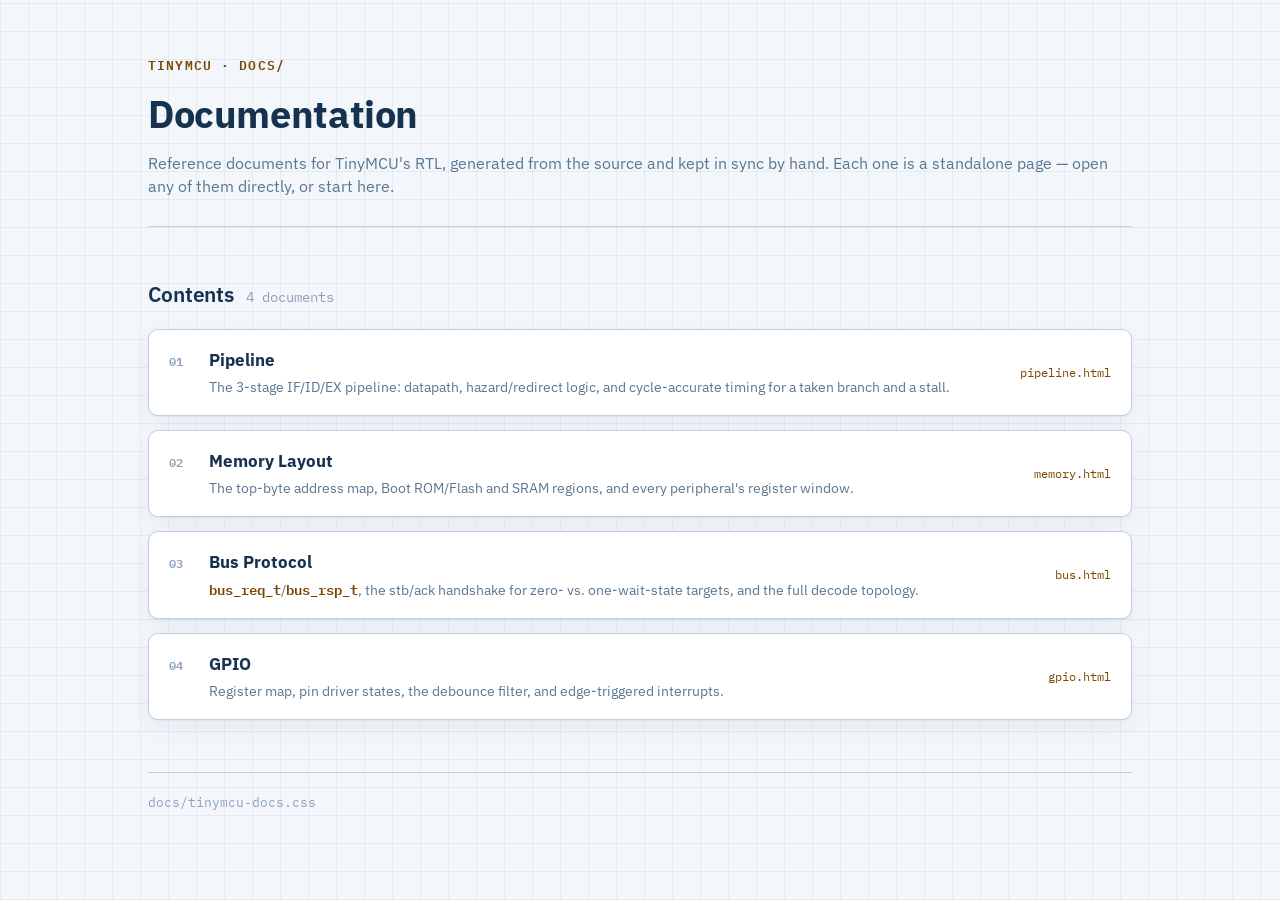
==== docs/index.html @ 8a4e8f8b "Add interrupt support for the GPIO module" ====
<!DOCTYPE html>
<html lang="en">
<head>
<meta charset="UTF-8">
<meta name="viewport" content="width=device-width, initial-scale=1.0">
<title>TinyMCU Documentation</title>
<link rel="preconnect" href="https://fonts.googleapis.com">
<link rel="preconnect" href="https://fonts.gstatic.com" crossorigin>
<link href="https://fonts.googleapis.com/css2?family=IBM+Plex+Sans:wght@400;500;600;700&family=IBM+Plex+Mono:wght@400;500;600&display=swap" rel="stylesheet">
<link rel="stylesheet" href="tinymcu-docs.css">

<style>
  /* ---------- Doc index cards ---------- */
  .doc-list {
    display: flex;
    flex-direction: column;
    gap: 14px;
  }

  .doc-card {
    display: flex;
    align-items: baseline;
    gap: 18px;
    background: var(--surface);
    border: 1px solid var(--line);
    border-radius: 10px;
    box-shadow: var(--shadow);
    padding: 18px 20px;
    text-decoration: none;
    color: inherit;
  }
  .doc-card:hover { border-color: var(--line-strong); }

  .doc-num {
    font-family: "IBM Plex Mono", monospace;
    font-size: 12px;
    font-weight: 600;
    color: var(--ink-faint);
    flex: none;
    width: 22px;
  }

  .doc-body { display: flex; flex-direction: column; gap: 4px; flex: 1 1 auto; min-width: 0; }
  .doc-title { font-weight: 700; font-size: 16.5px; color: var(--ink); }
  .doc-desc { font-size: 13.5px; color: var(--ink-dim); }
  .doc-file {
    font-family: "IBM Plex Mono", monospace;
    font-size: 11.5px;
    color: var(--accent-ink);
    flex: none;
    align-self: center;
  }

  @media (max-width: 600px) {
    .doc-card { flex-wrap: wrap; }
    .doc-file { margin-left: 40px; }
  }

  @media print {
    .doc-card { box-shadow: none; break-inside: avoid; }
  }
</style>
</head>
<body>
<main>

  <header>
    <div class="eyebrow">TinyMCU &middot; docs/</div>
    <h1>Documentation</h1>
    <p>
      Reference documents for TinyMCU's RTL, generated from the source and kept in sync
      by hand. Each one is a standalone page &mdash; open any of them directly, or start here.
    </p>
  </header>

  <section>
    <div class="section-head">
      <h2>Contents</h2>
      <span class="section-sub">4 documents</span>
    </div>

    <div class="doc-list">
      <a class="doc-card" href="pipeline.html">
        <span class="doc-num">01</span>
        <span class="doc-body">
          <span class="doc-title">Pipeline</span>
          <span class="doc-desc">The 3-stage IF/ID/EX pipeline: datapath, hazard/redirect logic, and cycle-accurate timing for a taken branch and a stall.</span>
        </span>
        <span class="doc-file">pipeline.html</span>
      </a>

      <a class="doc-card" href="memory.html">
        <span class="doc-num">02</span>
        <span class="doc-body">
          <span class="doc-title">Memory Layout</span>
          <span class="doc-desc">The top-byte address map, Boot ROM/Flash and SRAM regions, and every peripheral's register window.</span>
        </span>
        <span class="doc-file">memory.html</span>
      </a>

      <a class="doc-card" href="bus.html">
        <span class="doc-num">03</span>
        <span class="doc-body">
          <span class="doc-title">Bus Protocol</span>
          <span class="doc-desc"><span class="ref">bus_req_t</span>/<span class="ref">bus_rsp_t</span>, the stb/ack handshake for zero- vs. one-wait-state targets, and the full decode topology.</span>
        </span>
        <span class="doc-file">bus.html</span>
      </a>

      <a class="doc-card" href="gpio.html">
        <span class="doc-num">04</span>
        <span class="doc-body">
          <span class="doc-title">GPIO</span>
          <span class="doc-desc">Register map, pin driver states, the debounce filter, and edge-triggered interrupts.</span>
        </span>
        <span class="doc-file">gpio.html</span>
      </a>
    </div>
  </section>

  <footer>
    <span class="mono">docs/tinymcu-docs.css</span>
  </footer>

</main>
</body>
</html>
---- docs/tinymcu-docs.css ----
/*
 * Shared stylesheet for the TinyMCU docs/*.html reference documents
 * (pipeline.html, memory.html, bus.html, gpio.html). Holds everything
 * that's genuinely common: the color/type tokens, base typography, and
 * the handful of components every doc reuses (header, section
 * scaffolding, table.map, table.timing, .note, footer, print base).
 *
 * One rule drives all of it: `.ref` is THE style for "this text names a
 * specific signal/register/field/function" -- bold mono, --accent-ink --
 * used identically whether it's a <span> in prose or a table cell
 * (table.map td.field, table.api td.fn, table.timing tbody th). Colors
 * that encode something ELSE (which memory region, what a signal
 * drives, a pin's drive state, ...) are deliberately different and stay
 * defined in each page's own <style> block, not here.
 */

:root {
  --bg: #f3f6fb;
  --paper-line: rgba(22, 50, 79, 0.06);
  --surface: #ffffff;
  --surface-2: #e9f0f8;
  --surface-3: #dbe6f2;
  --ink: #16324f;
  --ink-dim: #5b7690;
  --ink-faint: #8ba1b9;
  --line: #bfd0e1;
  --line-strong: #8ea9c4;
  --accent: #c9720a;
  --accent-soft: #f4dfc0;
  --accent-ink: #7a4600;
  --accent-2: #147d76;
  --accent-2-soft: #cdeae7;
  --accent-2-ink: #0c5450;
  --accent-3: #5b5bd6;
  --accent-3-soft: #e1e0fa;
  --accent-3-ink: #3a3ab0;
  --shadow: 0 1px 2px rgba(22, 50, 79, 0.06), 0 8px 24px rgba(22, 50, 79, 0.05);
}

@media (prefers-color-scheme: dark) {
  :root:not([data-theme="light"]) {
    --bg: #0b2138;
    --paper-line: rgba(255, 255, 255, 0.045);
    --surface: #123255;
    --surface-2: #173b63;
    --surface-3: #1c4370;
    --ink: #eef4fb;
    --ink-dim: #9db4cd;
    --ink-faint: #6e88a3;
    --line: #2f5883;
    --line-strong: #3f6c99;
    --accent: #ffb454;
    --accent-soft: #4a3417;
    --accent-ink: #ffcf94;
    --accent-2: #5fd1c9;
    --accent-2-soft: #0f3d3a;
    --accent-2-ink: #8fe6df;
    --accent-3: #9d9dff;
    --accent-3-soft: #2a2a5c;
    --accent-3-ink: #c1c1ff;
    --shadow: 0 1px 2px rgba(0, 0, 0, 0.3), 0 12px 28px rgba(0, 0, 0, 0.35);
  }
}

:root[data-theme="dark"] {
  --bg: #0b2138;
  --paper-line: rgba(255, 255, 255, 0.045);
  --surface: #123255;
  --surface-2: #173b63;
  --surface-3: #1c4370;
  --ink: #eef4fb;
  --ink-dim: #9db4cd;
  --ink-faint: #6e88a3;
  --line: #2f5883;
  --line-strong: #3f6c99;
  --accent: #ffb454;
  --accent-soft: #4a3417;
  --accent-ink: #ffcf94;
  --accent-2: #5fd1c9;
  --accent-2-soft: #0f3d3a;
  --accent-2-ink: #8fe6df;
  --accent-3: #9d9dff;
  --accent-3-soft: #2a2a5c;
  --accent-3-ink: #c1c1ff;
  --shadow: 0 1px 2px rgba(0, 0, 0, 0.3), 0 12px 28px rgba(0, 0, 0, 0.35);
}

* { box-sizing: border-box; }

body {
  margin: 0;
  background:
    repeating-linear-gradient(0deg, var(--paper-line) 0 1px, transparent 1px 28px),
    repeating-linear-gradient(90deg, var(--paper-line) 0 1px, transparent 1px 28px),
    var(--bg);
  color: var(--ink);
  font-family: "IBM Plex Sans", system-ui, -apple-system, "Segoe UI", sans-serif;
  line-height: 1.5;
  -webkit-font-smoothing: antialiased;
}

.mono { font-family: "IBM Plex Mono", "SFMono-Regular", Consolas, monospace; }

/* THE variable/signal/register/function name style -- text and tables alike. */
.ref,
table.map td.field,
table.api td.fn,
table.timing tbody th {
  font-family: "IBM Plex Mono", "SFMono-Regular", Consolas, monospace;
  font-weight: 600;
  color: var(--accent-ink);
}

.cyc {
  font-family: "IBM Plex Mono", "SFMono-Regular", Consolas, monospace;
  font-weight: 600;
  font-size: 0.9em;
  color: var(--ink);
  background: var(--surface-3);
  padding: 1px 6px;
  border-radius: 4px;
  white-space: nowrap;
}

main {
  max-width: 1040px;
  margin: 0 auto;
  padding: 56px 28px 88px;
  display: flex;
  flex-direction: column;
  gap: 52px;
}

/* ---------- Header ---------- */
header {
  display: flex;
  flex-direction: column;
  gap: 10px;
  padding-bottom: 28px;
  border-bottom: 1px solid var(--line);
}

.eyebrow {
  font-family: "IBM Plex Mono", monospace;
  font-size: 12.5px;
  letter-spacing: 0.09em;
  text-transform: uppercase;
  color: var(--accent-ink);
  font-weight: 600;
}

h1 {
  margin: 0;
  font-size: clamp(28px, 4vw, 38px);
  font-weight: 700;
  letter-spacing: -0.01em;
  text-wrap: balance;
}

header p {
  margin: 0;
  color: var(--ink-dim);
  font-size: 15.5px;
}

header p code {
  font-family: "IBM Plex Mono", monospace;
  font-size: 0.92em;
  background: var(--surface-3);
  padding: 0.1em 0.4em;
  border-radius: 4px;
}

/* ---------- Section scaffolding ---------- */
section { display: flex; flex-direction: column; gap: 18px; }

.section-head { display: flex; align-items: baseline; gap: 12px; flex-wrap: wrap; }

h2 {
  margin: 0;
  font-size: 21px;
  font-weight: 600;
  letter-spacing: -0.005em;
}

.section-sub {
  color: var(--ink-faint);
  font-size: 13.5px;
  font-family: "IBM Plex Mono", monospace;
}

section > p.lead {
  margin: -6px 0 0;
  color: var(--ink-dim);
  font-size: 14.5px;
}

/* ---------- table.map (register/signal field tables) ---------- */
.table-wrap {
  overflow-x: auto;
  border: 1px solid var(--line);
  border-radius: 10px;
  background: var(--surface);
  box-shadow: var(--shadow);
}

table.map { border-collapse: collapse; width: 100%; font-size: 13px; }
table.map th, table.map td {
  padding: 9px 12px;
  text-align: left;
  border-bottom: 1px solid var(--line);
  vertical-align: top;
}
table.map thead th {
  color: var(--ink-faint);
  font-weight: 600;
  font-size: 11px;
  letter-spacing: 0.04em;
  text-transform: uppercase;
  background: var(--surface-2);
  border-bottom: 1px solid var(--line-strong);
  font-family: "IBM Plex Mono", monospace;
}
table.map tbody tr:last-child td { border-bottom: none; }
table.map td.field { white-space: nowrap; }
table.map td.desc { color: var(--ink-dim); }
table.map td.desc code {
  font-family: "IBM Plex Mono", monospace;
  color: var(--accent-ink);
  font-weight: 600;
}

/* ---------- table.timing (cycle-by-cycle traces) ---------- */
.timing-wrap {
  overflow-x: auto;
  border: 1px solid var(--line);
  border-radius: 10px;
  background: var(--surface);
  box-shadow: var(--shadow);
}

table.timing {
  border-collapse: collapse;
  width: 100%;
  font-family: "IBM Plex Mono", monospace;
  font-size: 12.5px;
}
table.timing th, table.timing td {
  padding: 9px 12px;
  text-align: center;
  border-bottom: 1px solid var(--line);
  white-space: nowrap;
}
table.timing thead th {
  color: var(--ink-faint);
  font-weight: 600;
  font-size: 11px;
  letter-spacing: 0.04em;
  background: var(--surface-2);
  border-bottom: 1px solid var(--line-strong);
}
table.timing thead th:first-child, table.timing tbody th {
  text-align: left;
  background: var(--surface-2);
  border-right: 1px solid var(--line-strong);
}
table.timing tbody th .hint { display: block; font-weight: 400; color: var(--ink-faint); font-size: 10.5px; margin-top: 1px; }
table.timing tbody tr:last-child td, table.timing tbody tr:last-child th { border-bottom: none; }

.cell-tag {
  display: inline-block;
  min-width: 30px;
  padding: 3px 7px;
  border-radius: 5px;
  font-weight: 600;
}
.tag-idle   { color: var(--ink-faint); }
.tag-hold   { background: var(--accent-soft); color: var(--accent-ink); }
.tag-bubble { background: transparent; color: var(--accent-ink); border: 1px dashed var(--accent); }
.tag-ok     { background: var(--accent-2-soft); color: var(--accent-2-ink); }
.tag-hi     { background: var(--accent); color: #2b1c00; }
.tag-lo     { color: var(--ink-faint); }

/* ---------- Callout / note ---------- */
.note {
  background: var(--surface-2);
  border: 1px dashed var(--line-strong);
  border-radius: 10px;
  padding: 14px 16px;
  display: flex;
  flex-direction: column;
  gap: 6px;
}
.note-head {
  font-family: "IBM Plex Mono", monospace;
  font-size: 11px;
  font-weight: 600;
  letter-spacing: 0.06em;
  text-transform: uppercase;
  color: var(--accent-ink);
}
.note p { margin: 0; color: var(--ink-dim); font-size: 13.5px; }
.notes-grid { display: grid; grid-template-columns: 1fr 1fr; gap: 16px; }
@media (max-width: 760px) { .notes-grid { grid-template-columns: 1fr; } }

footer {
  border-top: 1px solid var(--line);
  padding-top: 20px;
  color: var(--ink-faint);
  font-size: 12.5px;
}
footer .mono { color: var(--ink-faint); }

/* ---------- Print (shared base; each page adds its own layout rules) ---------- */
@media print {
  /* Some browsers' print dialogs override this with whatever
     orientation the user has picked (often portrait by default) -- if a
     diagram comes out portrait-cramped, pick "Landscape" / "Querformat"
     in the dialog's layout option explicitly. */
  @page { size: A4 landscape; margin: 14mm; }

  :root, :root[data-theme="dark"] {
    --bg: #ffffff;
    --paper-line: transparent;
    --surface: #ffffff;
    --surface-2: #f2f5f9;
    --surface-3: #e7edf4;
    --ink: #16324f;
    --ink-dim: #4c6883;
    --ink-faint: #7891a9;
    --line: #c7d5e3;
    --line-strong: #9db4cb;
    --accent: #c9720a;
    --accent-soft: #f4dfc0;
    --accent-ink: #7a4600;
    --accent-2: #147d76;
    --accent-2-soft: #cdeae7;
    --accent-2-ink: #0c5450;
    --accent-3: #5b5bd6;
    --accent-3-soft: #e1e0fa;
    --accent-3-ink: #3a3ab0;
    --shadow: none;
  }

  body { background: #ffffff; }
  section { break-inside: avoid; }
  .table-wrap, .timing-wrap { box-shadow: none; }
  table.timing { font-size: 10.5px; }
  table.timing th, table.timing td { padding: 6px 8px; }
  .timing-wrap { overflow: visible; border-radius: 6px; }
  table.timing thead th:first-child, table.timing tbody th { position: static; }
}
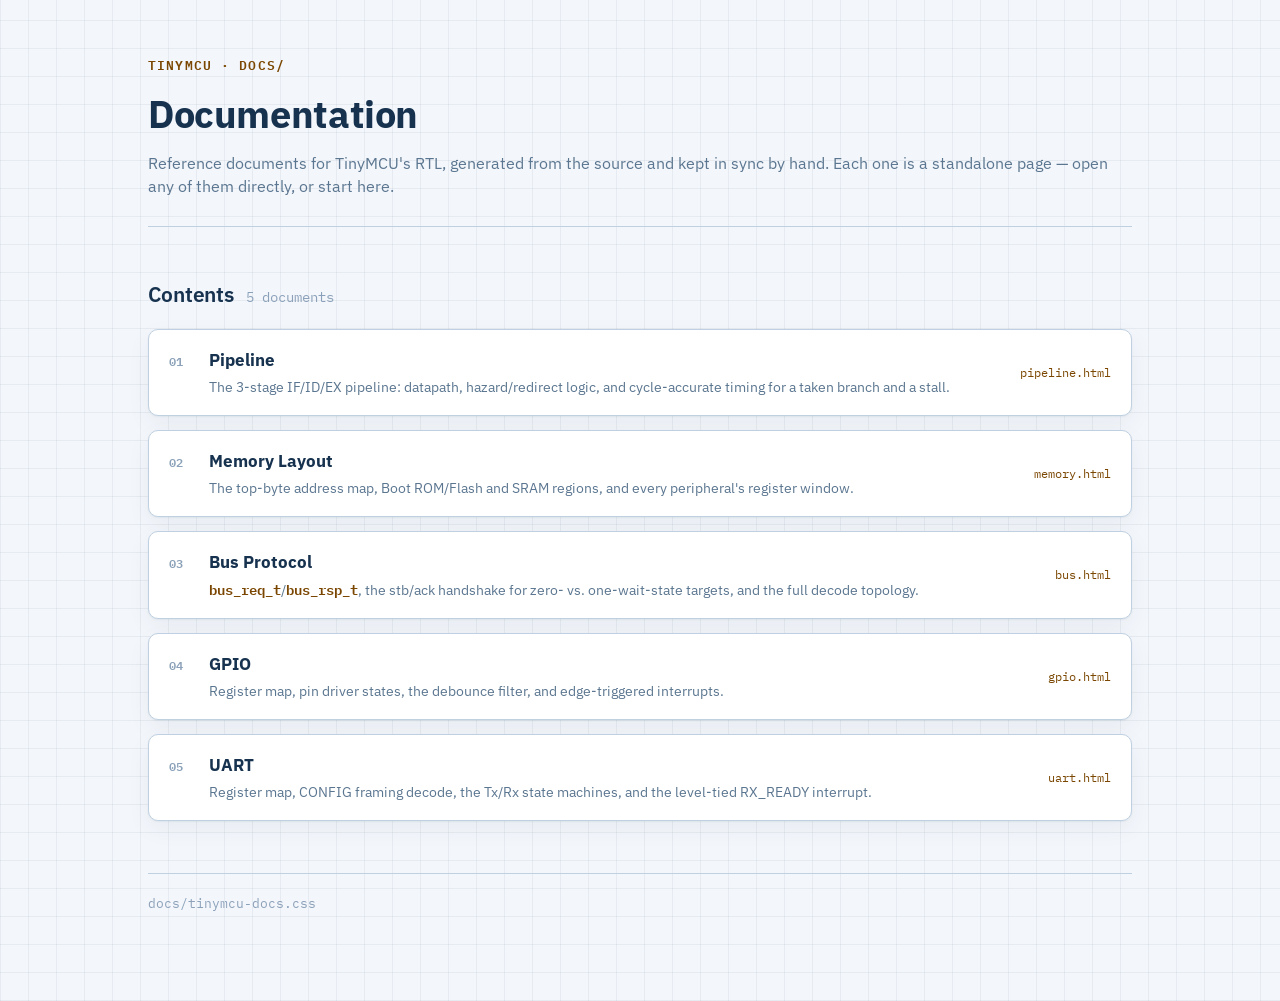
==== commit edee8831: "Add Rx interrupt for the UART" ====
--- a/docs/index.html
+++ b/docs/index.html
@@ -76,7 +76,7 @@
   <section>
     <div class="section-head">
       <h2>Contents</h2>
-      <span class="section-sub">4 documents</span>
+      <span class="section-sub">5 documents</span>
     </div>
 
     <div class="doc-list">
@@ -115,6 +115,15 @@
         </span>
         <span class="doc-file">gpio.html</span>
       </a>
+
+      <a class="doc-card" href="uart.html">
+        <span class="doc-num">05</span>
+        <span class="doc-body">
+          <span class="doc-title">UART</span>
+          <span class="doc-desc">Register map, CONFIG framing decode, the Tx/Rx state machines, and the level-tied RX_READY interrupt.</span>
+        </span>
+        <span class="doc-file">uart.html</span>
+      </a>
     </div>
   </section>
 
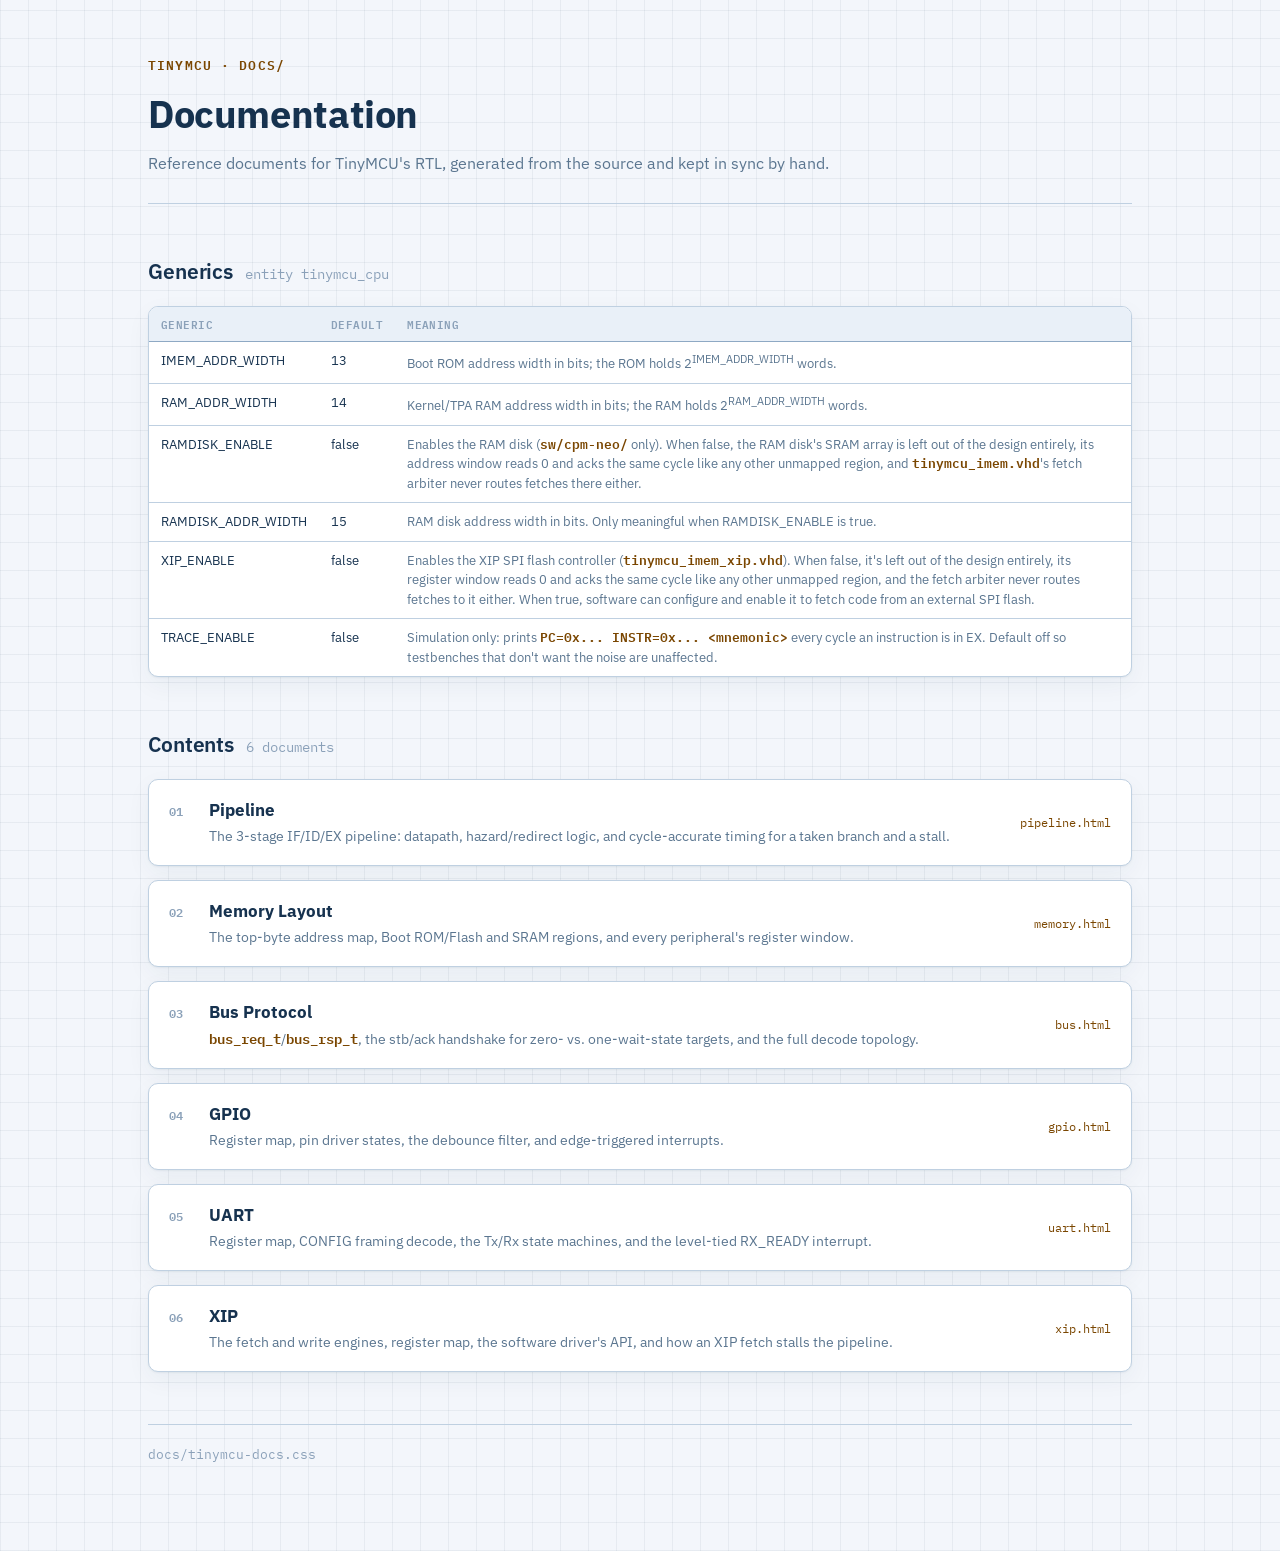
==== commit cd9755f3: "Update documentation" ====
--- a/docs/index.html
+++ b/docs/index.html
@@ -69,14 +69,52 @@
     <h1>Documentation</h1>
     <p>
       Reference documents for TinyMCU's RTL, generated from the source and kept in sync
-      by hand. Each one is a standalone page &mdash; open any of them directly, or start here.
+      by hand.
     </p>
   </header>
 
   <section>
     <div class="section-head">
+      <h2>Generics</h2>
+      <span class="section-sub">entity tinymcu_cpu</span>
+    </div>
+    <div class="table-wrap">
+      <table class="map">
+        <thead><tr><th>Generic</th><th>Default</th><th>Meaning</th></tr></thead>
+        <tbody>
+          <tr>
+            <td class="reg">IMEM_ADDR_WIDTH</td><td class="reg">13</td>
+            <td class="desc">Boot ROM address width in bits; the ROM holds 2<sup>IMEM_ADDR_WIDTH</sup> words.</td>
+          </tr>
+          <tr>
+            <td class="reg">RAM_ADDR_WIDTH</td><td class="reg">14</td>
+            <td class="desc">Kernel/TPA RAM address width in bits; the RAM holds 2<sup>RAM_ADDR_WIDTH</sup> words.</td>
+          </tr>
+          <tr>
+            <td class="reg">RAMDISK_ENABLE</td><td class="reg">false</td>
+            <td class="desc">Enables the RAM disk (<code>sw/cpm-neo/</code> only). When false, the RAM disk's SRAM array is left out of the design entirely, its address window reads 0 and acks the same cycle like any other unmapped region, and <code>tinymcu_imem.vhd</code>'s fetch arbiter never routes fetches there either.</td>
+          </tr>
+          <tr>
+            <td class="reg">RAMDISK_ADDR_WIDTH</td><td class="reg">15</td>
+            <td class="desc">RAM disk address width in bits. Only meaningful when RAMDISK_ENABLE is true.</td>
+          </tr>
+          <tr>
+            <td class="reg">XIP_ENABLE</td><td class="reg">false</td>
+            <td class="desc">Enables the XIP SPI flash controller (<code>tinymcu_imem_xip.vhd</code>). When false, it's left out of the design entirely, its register window reads 0 and acks the same cycle like any other unmapped region, and the fetch arbiter never routes fetches to it either. When true, software can configure and enable it to fetch code from an external SPI flash.</td>
+          </tr>
+          <tr>
+            <td class="reg">TRACE_ENABLE</td><td class="reg">false</td>
+            <td class="desc">Simulation only: prints <code>PC=0x... INSTR=0x... &lt;mnemonic&gt;</code> every cycle an instruction is in EX. Default off so testbenches that don't want the noise are unaffected.</td>
+          </tr>
+        </tbody>
+      </table>
+    </div>
+  </section>
+
+  <section>
+    <div class="section-head">
       <h2>Contents</h2>
-      <span class="section-sub">5 documents</span>
+      <span class="section-sub">6 documents</span>
     </div>
 
     <div class="doc-list">
@@ -124,6 +162,15 @@
         </span>
         <span class="doc-file">uart.html</span>
       </a>
+
+      <a class="doc-card" href="xip.html">
+        <span class="doc-num">06</span>
+        <span class="doc-body">
+          <span class="doc-title">XIP</span>
+          <span class="doc-desc">The fetch and write engines, register map, the software driver's API, and how an XIP fetch stalls the pipeline.</span>
+        </span>
+        <span class="doc-file">xip.html</span>
+      </a>
     </div>
   </section>
 
--- a/docs/tinymcu-docs.css
+++ b/docs/tinymcu-docs.css
@@ -34,6 +34,9 @@
   --accent-3: #5b5bd6;
   --accent-3-soft: #e1e0fa;
   --accent-3-ink: #3a3ab0;
+  --accent-4: #b3327c;
+  --accent-4-soft: #f6dcec;
+  --accent-4-ink: #7a1f57;
   --shadow: 0 1px 2px rgba(22, 50, 79, 0.06), 0 8px 24px rgba(22, 50, 79, 0.05);
 }
 
@@ -58,6 +61,9 @@
     --accent-3: #9d9dff;
     --accent-3-soft: #2a2a5c;
     --accent-3-ink: #c1c1ff;
+    --accent-4: #ff8fc4;
+    --accent-4-soft: #4a1f36;
+    --accent-4-ink: #ffc2e0;
     --shadow: 0 1px 2px rgba(0, 0, 0, 0.3), 0 12px 28px rgba(0, 0, 0, 0.35);
   }
 }
@@ -82,6 +88,9 @@
   --accent-3: #9d9dff;
   --accent-3-soft: #2a2a5c;
   --accent-3-ink: #c1c1ff;
+  --accent-4: #ff8fc4;
+  --accent-4-soft: #4a1f36;
+  --accent-4-ink: #ffc2e0;
   --shadow: 0 1px 2px rgba(0, 0, 0, 0.3), 0 12px 28px rgba(0, 0, 0, 0.35);
 }
 
@@ -228,6 +237,38 @@
   font-family: "IBM Plex Mono", monospace;
   color: var(--accent-ink);
   font-weight: 600;
+}
+
+/* ---------- table.bits (compact value/meaning enumerations, nested
+   inside a table.map desc/encoding cell -- e.g. "1 = output, 0 =
+   input") ---------- */
+table.bits {
+  border-collapse: collapse;
+  width: auto;
+  font-size: 12px;
+  margin: 6px 0 2px;
+}
+table.bits th, table.bits td {
+  padding: 3px 10px;
+  text-align: left;
+  border-bottom: 1px solid var(--line);
+  vertical-align: top;
+}
+table.bits thead th {
+  color: var(--ink-faint);
+  font-weight: 600;
+  font-size: 10px;
+  letter-spacing: 0.04em;
+  text-transform: uppercase;
+  font-family: "IBM Plex Mono", monospace;
+  border-bottom: 1px solid var(--line-strong);
+}
+table.bits tbody tr:last-child td { border-bottom: none; }
+table.bits td.val {
+  font-family: "IBM Plex Mono", monospace;
+  font-weight: 600;
+  color: var(--accent-ink);
+  white-space: nowrap;
 }
 
 /* ---------- table.timing (cycle-by-cycle traces) ---------- */
